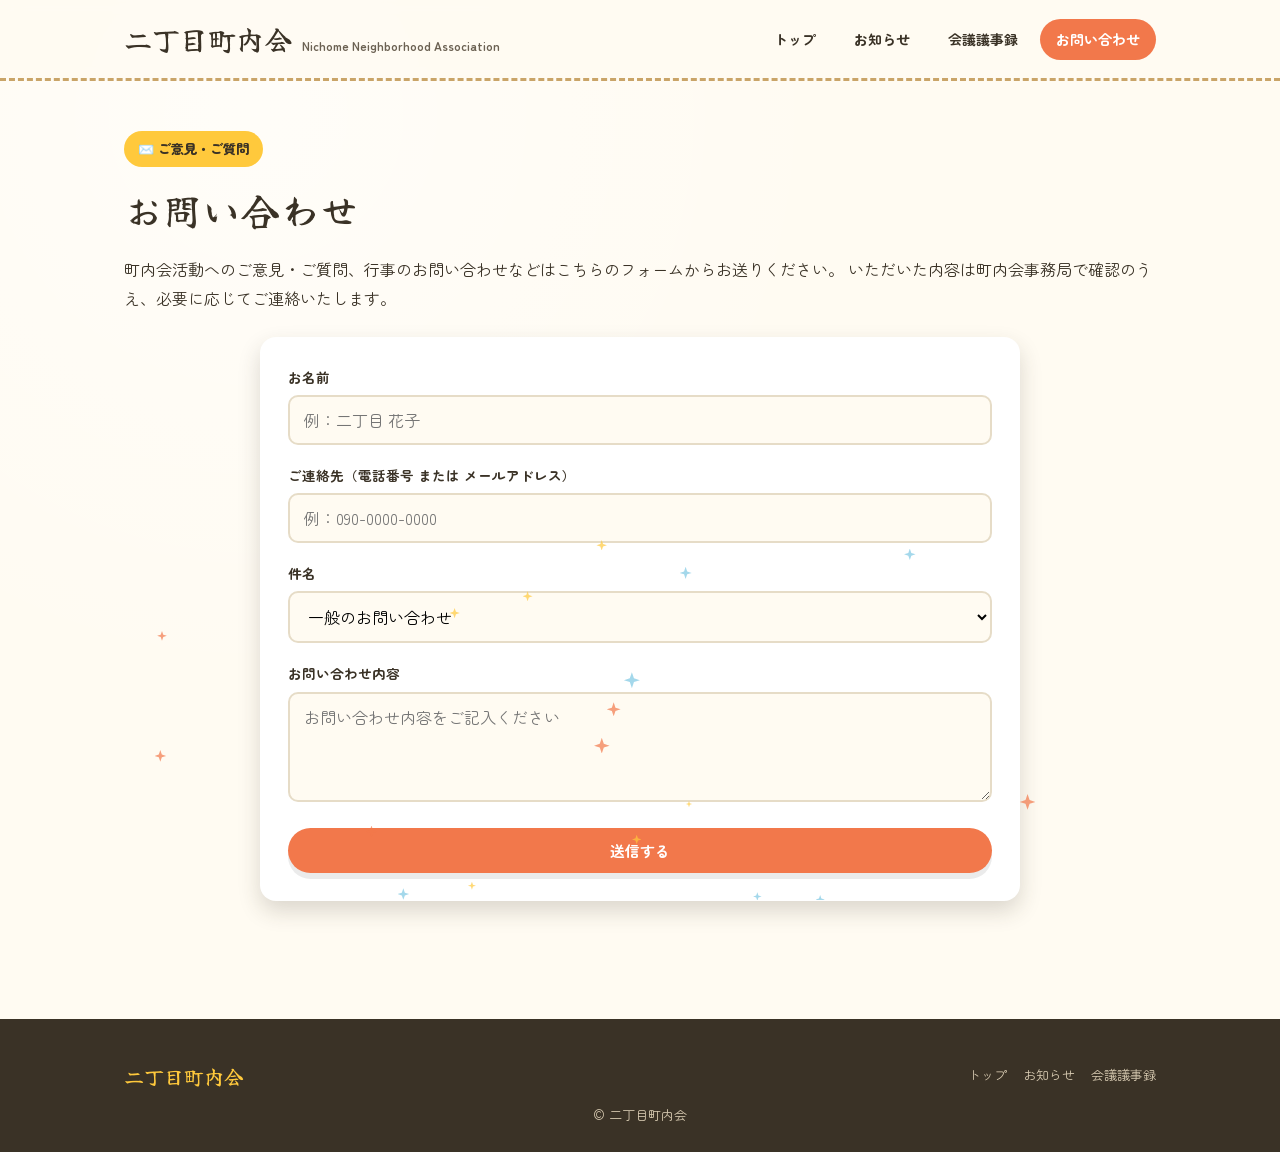
==== contact.html @ ec839c05 "update4" ====
<!DOCTYPE html>
<html lang="ja">
<head>
<meta charset="UTF-8">
<meta name="viewport" content="width=device-width, initial-scale=1.0">
<title>お問い合わせ｜二丁目町内会</title>
<link rel="stylesheet" href="css/style.css">
</head>
<body>
<div class="sparkle-field" aria-hidden="true"></div>

<header class="site-header">
  <div class="container">
    <a class="brand" href="index.html">二丁目町内会 <small>Nichome Neighborhood Association</small></a>
    <nav class="main-nav">
      <ul>
        <li><a href="index.html">トップ</a></li>
        <li><a href="oshirase.html">お知らせ</a></li>
        <li><a href="gijiroku.html">会議議事録</a></li>
        <li><a href="contact.html">お問い合わせ</a></li>
      </ul>
    </nav>
  </div>
</header>

<main>
  <section class="block">
    <div class="container">
      <span class="hero-eyebrow">✉️ ご意見・ご質問</span>
      <h1 style="font-size:clamp(26px,4vw,38px);">お問い合わせ</h1>
      <p class="lead" style="margin-bottom:24px;">
        町内会活動へのご意見・ご質問、行事のお問い合わせなどはこちらのフォームからお送りください。
        いただいた内容は町内会事務局で確認のうえ、必要に応じてご連絡いたします。
      </p>

      <div id="config-warning" class="contact-note" style="display:none;background:rgba(242,120,75,.1);border-color:rgba(242,120,75,.4);">
        ⚠️ このフォームはまだ送信先(GASのURL)が設定されていません。<code>js/contact.js</code>
        内の <code>GAS_WEB_APP_URL</code> を、実際にデプロイしたGoogle Apps ScriptのURLに書き換えてください。
      </div>

      <div class="admin-wrap">
        <div id="form-wrap" class="admin-card">
          <form id="contact-form" method="POST" target="hidden_iframe">
            <div class="field">
              <label for="name-input">お名前</label>
              <input type="text" id="name-input" name="name" placeholder="例：二丁目 花子" required>
            </div>
            <div class="field">
              <label for="contact-input">ご連絡先（電話番号 または メールアドレス）</label>
              <input type="text" id="contact-input" name="contact" placeholder="例：090-0000-0000" required>
            </div>
            <div class="field">
              <label for="subject-input">件名</label>
              <select id="subject-input" name="subject">
                <option value="一般のお問い合わせ">一般のお問い合わせ</option>
                <option value="行事・イベントについて">行事・イベントについて</option>
                <option value="会館・設備について">会館・設備について</option>
                <option value="その他">その他</option>
              </select>
            </div>
            <div class="field">
              <label for="message-input">お問い合わせ内容</label>
              <textarea id="message-input" name="message" placeholder="お問い合わせ内容をご記入ください" required></textarea>
            </div>
            <button type="submit" class="btn btn-primary" style="width:100%;justify-content:center;">送信する</button>
          </form>
        </div>

        <div id="success-panel" class="admin-card success-panel" style="display:none;">
          <div class="icon">📮</div>
          <h2>送信ありがとうございました</h2>
          <p style="color:#6b6152;">
            お問い合わせを受け付けました。
            内容を確認のうえ、必要に応じて折り返しご連絡いたします。
          </p>
        </div>
      </div>

    </div>
  </section>
</main>

<footer class="site-footer">
  <div class="container">
    <div>
      <h4>二丁目町内会</h4>
      <!-- <p>〒000-0000 二丁目地区内　会館：二丁目集会所</p>
      <p>お問い合わせ：nichome-chonaikai@example.com（仮）</p> -->
    </div>
    <ul class="footer-links">
      <li><a href="index.html">トップ</a></li>
      <li><a href="oshirase.html">お知らせ</a></li>
      <li><a href="gijiroku.html">会議議事録</a></li>
      <!-- <li><a href="contact.html">お問い合わせ</a></li> -->
    </ul>
  </div>
  <p class="footer-bottom">© 二丁目町内会</p>
</footer>

<iframe name="hidden_iframe" id="hidden_iframe" style="display:none;"></iframe>

<script src="js/common.js"></script>
<script src="js/contact.js"></script>
</body>
</html>
---- css/style.css ----
@import url('https://fonts.googleapis.com/css2?family=Yuji+Syuku&family=Zen+Maru+Gothic:wght@400;500;700;900&display=swap');

/* ============ デザイントークン ============ */
:root{
  --paper:      #FFFBF2; /* 生成りの紙色 */
  --cork:       #E8CDA0; /* コルクボード */
  --cork-dark:  #C9A468;
  --sky:        #7EC8E3; /* そら色 */
  --sun:        #FFC93C; /* ひまわり色 */
  --persimmon:  #F2784B; /* かき色 */
  --moss:       #6B8F71; /* もえぎ色 */
  --ink:        #3A3226; /* 墨色（文字） */
  --ink-soft:   #6b6152;
  --white:      #ffffff;

  --font-display: "Yuji Syuku", serif;
  --font-body: "Zen Maru Gothic", "Hiragino Maru Gothic ProN", sans-serif;

  --radius-card: 10px;
  --shadow-pin: 0 10px 22px rgba(58,50,38,.18);
}

*{ box-sizing:border-box; }
html{ scroll-behavior:smooth; -webkit-text-size-adjust:100%; text-size-adjust:100%; }

body{
  margin:0;
  font-family:var(--font-body);
  color:var(--ink);
  background:
    radial-gradient(circle at 20% 10%, rgba(255,255,255,.5), transparent 40%),
    var(--paper);
  line-height:1.8;
  overflow-x:hidden;
  width:100%;
}

img,svg{ max-width:100%; display:block; }
a{ color:inherit; }

h1,h2,h3{
  font-family:var(--font-display);
  font-weight:400;
  letter-spacing:.03em;
  line-height:1.4;
  margin:0 0 .5em;
}

.container{
  max-width:1080px;
  margin:0 auto;
  padding:0 24px;
}

/* ============ きらきら演出（背景パーティクル） ============ */
.sparkle-field{
  position:fixed;
  inset:0;
  pointer-events:none;
  z-index:1;
  overflow:hidden;
}
.sparkle-field span{
  position:absolute;
  display:block;
  width:8px;
  height:8px;
  background:var(--sun);
  clip-path: polygon(50% 0%, 63% 38%, 100% 50%, 63% 62%, 50% 100%, 37% 62%, 0% 50%, 37% 38%);
  opacity:.7;
  animation: float-sparkle linear infinite;
}
.sparkle-field span:nth-child(odd){ background:var(--sky); }
.sparkle-field span:nth-child(3n){ background:var(--persimmon); }

@keyframes float-sparkle{
  0%   { transform:translateY(0) rotate(0deg) scale(.7); opacity:0; }
  10%  { opacity:.8; }
  90%  { opacity:.7; }
  100% { transform:translateY(-110vh) rotate(200deg) scale(1.1); opacity:0; }
}

@media (prefers-reduced-motion: reduce){
  .sparkle-field{ display:none; }
  .reveal{ opacity:1 !important; transform:none !important; }
  *{ animation-duration:.001ms !important; animation-iteration-count:1 !important; }
}

/* ============ ヘッダー ============ */
.site-header{
  position:sticky;
  top:0;
  z-index:20;
  background:rgba(255,251,242,.9);
  backdrop-filter:blur(6px);
  border-bottom:3px dashed var(--cork-dark);
}
.site-header .container{
  display:flex;
  align-items:center;
  justify-content:space-between;
  padding-top:14px;
  padding-bottom:14px;
  flex-wrap:wrap;
  gap:10px;
}
.brand{
  display:flex;
  align-items:baseline;
  gap:10px;
  font-family:var(--font-display);
  font-size:clamp(20px,3vw,28px);
  text-decoration:none;
  color:var(--ink);
}
.brand small{
  font-family:var(--font-body);
  font-size:12px;
  color:var(--ink-soft);
  font-weight:700;
}
.main-nav ul{
  list-style:none;
  display:flex;
  gap:6px;
  margin:0;
  padding:0;
  flex-wrap:wrap;
}
.main-nav a{
  display:inline-block;
  padding:8px 16px;
  border-radius:999px;
  text-decoration:none;
  font-weight:700;
  font-size:14px;
  color:var(--ink);
  transition:background .2s, transform .2s;
}
.main-nav a:hover{ background:var(--sun); transform:translateY(-2px); }
.main-nav a.is-active{ background:var(--persimmon); color:#fff; }

/* ============ ヒーロー ============ */
.hero{
  position:relative;
  padding:56px 0 40px;
  overflow:hidden;
}
.hero .container{
  display:grid;
  grid-template-columns:1.1fr .9fr;
  gap:32px;
  align-items:center;
}
.hero-eyebrow{
  display:inline-flex;
  align-items:center;
  gap:8px;
  background:var(--sun);
  color:var(--ink);
  font-weight:900;
  font-size:13px;
  padding:6px 14px;
  border-radius:999px;
  margin-bottom:16px;
}
.hero h1{
  font-size:clamp(30px,4.4vw,50px);
  color:var(--ink);
}
.hero h1 span{ color:var(--persimmon); }
.hero p.lead{
  font-size:17px;
  color:var(--ink-soft);
  max-width:46ch;
  margin-bottom:24px;
}
.hero-illust{
  position:relative;
}
.hero-illust svg{
  width:100%;
  height:auto;
  filter:drop-shadow(0 14px 18px rgba(58,50,38,.15));
  animation: sway 6s ease-in-out infinite;
}
.photo-frame{
  position:relative;
  background:var(--white);
  padding:14px 14px 22px;
  border-radius:14px;
  box-shadow:var(--shadow-pin);
  animation: sway 6s ease-in-out infinite;
}
.photo-frame img{
  width:100%;
  height:auto;
  border-radius:6px;
  display:block;
}
@keyframes sway{
  0%,100%{ transform:translateY(0) rotate(-.4deg); }
  50%{ transform:translateY(-8px) rotate(.4deg); }
}

/* ---- スクロールで現れる演出 ---- */
.reveal{
  opacity:0;
  transform:translateY(28px);
  transition:opacity .7s ease, transform .7s ease;
}
.reveal.is-visible{
  opacity:1;
  transform:translateY(0);
}

/* ---- カード類の登場アニメーション（描画時に自動再生） ---- */
@keyframes cardPopIn{
  0%{ opacity:0; transform:translateY(18px) scale(.96); }
  100%{ opacity:1; transform:translateY(0) scale(1); }
}
.gen-card, .notice-card{
  animation:cardPopIn .6s ease backwards;
}
.gen-card:nth-child(1){ animation-delay:.05s; }
.gen-card:nth-child(2){ animation-delay:.18s; }
.gen-card:nth-child(3){ animation-delay:.31s; }
.notice-card:nth-child(1){ animation-delay:.03s; }
.notice-card:nth-child(2){ animation-delay:.1s; }
.notice-card:nth-child(3){ animation-delay:.17s; }
.notice-card:nth-child(4){ animation-delay:.24s; }
.notice-card:nth-child(5){ animation-delay:.31s; }
.notice-card:nth-child(6){ animation-delay:.38s; }

/* ---- 目を引くボタンの鼓動 ---- */
@keyframes btnPulse{
  0%,100%{ box-shadow:0 6px 0 rgba(0,0,0,.08), 0 0 0 0 rgba(242,120,75,.35); }
  50%{ box-shadow:0 6px 0 rgba(0,0,0,.08), 0 0 0 8px rgba(242,120,75,0); }
}
.btn-pulse{ animation:btnPulse 2.4s ease-in-out infinite; }

.btn{
  display:inline-flex;
  align-items:center;
  gap:8px;
  padding:12px 24px;
  border-radius:999px;
  border:none;
  font-family:var(--font-body);
  font-weight:700;
  font-size:15px;
  cursor:pointer;
  text-decoration:none;
  transition:transform .2s, box-shadow .2s, background .2s;
  box-shadow:0 6px 0 rgba(0,0,0,.08);
}
.btn:active{ transform:translateY(3px); box-shadow:none; }
.btn-primary{ background:var(--persimmon); color:#fff; }
.btn-primary:hover{ background:#e0663a; }
.btn-outline{ background:var(--white); color:var(--ink); border:2px solid var(--ink); box-shadow:none; }
.btn-outline:hover{ background:var(--ink); color:#fff; }
.btn-sun{ background:var(--sun); color:var(--ink); }

.hero-actions{ display:flex; gap:12px; flex-wrap:wrap; }

/* 世代が並ぶ帯 */
.generations{
  padding:10px 0 60px;
}
.gen-grid{
  display:grid;
  grid-template-columns:repeat(3,1fr);
  gap:24px;
}
.gen-card{
  background:var(--white);
  border-radius:16px;
  padding:18px 18px 22px;
  text-align:center;
  box-shadow:var(--shadow-pin);
  transform:rotate(var(--tilt,0deg));
  transition:transform .25s;
}
.gen-card:nth-child(1){ --tilt:-2deg; }
.gen-card:nth-child(2){ --tilt:1.4deg; }
.gen-card:nth-child(3){ --tilt:-1deg; }
.gen-card:hover{ transform:rotate(0deg) translateY(-6px); }
.gen-card svg{ width:100%; height:auto; margin-bottom:10px; }
.gen-card .illust-photo{
  width:100%;
  aspect-ratio:4/5;
  object-fit:contain;
  background:var(--paper);
  border-radius:12px;
  margin-bottom:10px;
}
.gen-card h3{ font-size:18px; margin-bottom:4px; }
.gen-card p{ font-size:13.5px; color:var(--ink-soft); margin:0; }

/* ============ セクション見出し ============ */
.section-head{
  display:flex;
  align-items:flex-end;
  justify-content:space-between;
  flex-wrap:wrap;
  gap:12px;
  margin-bottom:26px;
}
.section-head h2{ font-size:clamp(22px,3vw,32px); }
.section-head .tag{
  font-family:var(--font-body);
  font-weight:700;
  font-size:13px;
  color:var(--moss);
  background:rgba(107,143,113,.12);
  padding:5px 12px;
  border-radius:999px;
}

section.block{ padding:50px 0; position:relative; }
section.block.alt{
  background:
    linear-gradient(180deg, rgba(232,205,160,.35), rgba(232,205,160,.15));
}

/* ============ コルクボード（お知らせ/議事録一覧） ============ */
.corkboard{
  position:relative;
  background:
    radial-gradient(circle at 10px 10px, rgba(0,0,0,.05) 1px, transparent 1.6px),
    var(--cork);
  background-size:14px 14px, auto;
  border:10px solid var(--cork-dark);
  border-radius:18px;
  padding:34px;
  box-shadow: inset 0 0 40px rgba(0,0,0,.15);
}
.board-grid{
  display:grid;
  grid-template-columns:repeat(auto-fill,minmax(260px,1fr));
  gap:28px;
}

.notice-card{
  position:relative;
  background:var(--white);
  border-radius:4px;
  padding:16px 16px 20px;
  box-shadow:var(--shadow-pin);
  transform:rotate(var(--tilt,-1deg));
  transition:transform .2s, box-shadow .2s;
}
.notice-card:hover{ transform:rotate(0) translateY(-4px); box-shadow:0 16px 26px rgba(58,50,38,.24); }
.notice-card:nth-child(2n){ --tilt:1.2deg; }
.notice-card:nth-child(3n){ --tilt:-1.8deg; }

.washi-tape{
  position:absolute;
  top:-14px;
  left:50%;
  transform:translateX(-50%) rotate(-3deg);
  width:86px;
  height:26px;
  background:repeating-linear-gradient(45deg,var(--sky),var(--sky) 8px,#8fd3ec 8px,#8fd3ec 16px);
  opacity:.85;
  border-radius:2px;
}
.notice-card:nth-child(2n) .washi-tape{ background:repeating-linear-gradient(45deg,var(--persimmon),var(--persimmon) 8px,#ff9a6d 8px,#ff9a6d 16px); }
.notice-card:nth-child(3n) .washi-tape{ background:repeating-linear-gradient(45deg,var(--sun),var(--sun) 8px,#ffe08a 8px,#ffe08a 16px); }

.notice-photo{
  width:100%;
  aspect-ratio:4/3;
  object-fit:cover;
  border-radius:3px;
  margin-bottom:12px;
  background:var(--paper) center/cover no-repeat;
  border:1px solid rgba(58,50,38,.08);
}
.notice-meta{
  display:flex;
  gap:8px;
  align-items:center;
  font-size:12px;
  color:var(--ink-soft);
  margin-bottom:6px;
  font-weight:700;
}
.notice-meta .badge{
  background:var(--moss);
  color:#fff;
  padding:2px 9px;
  border-radius:999px;
  font-size:11px;
}
.notice-card h3{ font-size:17px; margin-bottom:6px; }
.notice-card p.desc{ font-size:14px; color:var(--ink); white-space:pre-wrap; margin:0; }

.empty-note{
  text-align:center;
  padding:50px 20px;
  color:var(--ink-soft);
  font-weight:700;
}
.empty-note span{ font-size:34px; display:block; margin-bottom:8px; }

/* ============ フッター ============ */
.site-footer{
  background:var(--ink);
  color:#f4ead9;
  padding:40px 0 26px;
  margin-top:40px;
}
.site-footer .container{
  display:flex;
  justify-content:space-between;
  flex-wrap:wrap;
  gap:20px;
}
.site-footer h4{ font-family:var(--font-display); font-weight:400; margin:0 0 8px; font-size:20px; color:var(--sun); }
.site-footer p{ margin:0; font-size:13px; color:#d8cbb2; }
.footer-links{ list-style:none; padding:0; margin:0; display:flex; gap:16px; flex-wrap:wrap; }
.footer-links a{ text-decoration:none; font-size:13px; color:#d8cbb2; }
.footer-links a:hover{ color:var(--sun); }
.footer-bottom{
  text-align:center;
  font-size:12px;
  color:#a89777;
  margin-top:24px;
}

/* ============ 投稿ページ用フォーム ============ */
.lock-screen{
  max-width:420px;
  margin:70px auto;
  background:var(--white);
  padding:36px;
  border-radius:16px;
  box-shadow:var(--shadow-pin);
  text-align:center;
}
.lock-screen .icon{ font-size:40px; }
.field{ margin-bottom:18px; text-align:left; }
.field label{ display:block; font-weight:700; font-size:13.5px; margin-bottom:6px; }
.field input[type="password"],
.field input[type="text"],
.field input[type="date"],
.field select,
.field textarea{
  width:100%;
  padding:11px 14px;
  border-radius:10px;
  border:2px solid #e6dcc7;
  font-family:var(--font-body);
  font-size:16px;
  background:var(--paper);
}
.field textarea{ min-height:110px; resize:vertical; }
.field input:focus, .field select:focus, .field textarea:focus{
  outline:3px solid var(--sky);
  outline-offset:1px;
}
.error-msg{ color:var(--persimmon); font-size:13px; font-weight:700; min-height:18px; }

.admin-wrap{
  max-width:760px;
  margin:0 auto;
}
.admin-card{
  background:var(--white);
  border-radius:16px;
  padding:28px;
  box-shadow:var(--shadow-pin);
  margin-bottom:28px;
}
.admin-card h2{ font-size:20px; }
.file-drop{
  border:2px dashed var(--cork-dark);
  border-radius:12px;
  padding:18px;
  text-align:center;
  color:var(--ink-soft);
  font-size:13px;
  background:rgba(232,205,160,.15);
}
.preview-thumb{ margin-top:10px; max-height:160px; border-radius:8px; overflow:hidden; }
.entry-row{
  display:flex;
  gap:14px;
  align-items:flex-start;
  padding:14px 0;
  border-bottom:1px solid #eee2cc;
}
.entry-row img{ width:76px; height:76px; object-fit:cover; border-radius:8px; flex:none; }
.entry-row .info{ flex:1; }
.entry-row .info h4{ margin:0 0 4px; font-size:15px; }
.entry-row .info p{ margin:0; font-size:12.5px; color:var(--ink-soft); }
.entry-row .del-btn{
  background:none;
  border:1px solid var(--persimmon);
  color:var(--persimmon);
  border-radius:999px;
  padding:6px 14px;
  font-size:12px;
  font-weight:700;
  cursor:pointer;
  flex:none;
}
.entry-row .del-btn:hover{ background:var(--persimmon); color:#fff; }
.toast{
  position:fixed;
  bottom:24px;
  left:50%;
  transform:translateX(-50%) translateY(20px);
  background:var(--ink);
  color:#fff;
  padding:12px 22px;
  border-radius:999px;
  font-size:14px;
  font-weight:700;
  opacity:0;
  pointer-events:none;
  transition:opacity .3s, transform .3s;
  z-index:50;
}
.toast.show{ opacity:1; transform:translateX(-50%) translateY(0); }

.logout-bar{
  display:flex;
  justify-content:flex-end;
  margin-bottom:14px;
}
.logout-bar button{
  background:none;
  border:none;
  color:var(--ink-soft);
  text-decoration:underline;
  cursor:pointer;
  font-size:13px;
  font-family:var(--font-body);
}

/* ============ 議事録ページ下部：関係者向けリンク ============ */
.staff-link-note{
  text-align:center;
  margin-top:36px;
  padding-top:20px;
  border-top:1px dashed var(--cork-dark);
}
.staff-link-note a{
  font-size:13px;
  color:var(--ink-soft);
  text-decoration:underline;
}
.staff-link-note a:hover{ color:var(--persimmon); }

/* ============ お問い合わせページ ============ */
.contact-note{
  background:rgba(107,143,113,.1);
  border:1px solid rgba(107,143,113,.35);
  border-radius:12px;
  padding:14px 18px;
  font-size:13.5px;
  color:var(--ink-soft);
  margin-bottom:24px;
}
.success-panel{
  text-align:center;
  padding:40px 20px;
}
.success-panel .icon{ font-size:44px; }

/* ============ レスポンシブ ============ */
@media (max-width: 980px){
  .container{ padding:0 20px; }
}

@media (max-width: 760px){
  .hero{ padding:40px 0 28px; }
  .hero .container{ grid-template-columns:1fr; gap:22px; }
  .hero-illust{ order:-1; max-width:340px; margin:0 auto; }
  .hero p.lead{ font-size:15.5px; max-width:none; }
  .hero-actions{ justify-content:center; }

  .generations{ padding:6px 0 44px; }
  .gen-grid{ grid-template-columns:1fr; gap:18px; }

  section.block{ padding:36px 0; }

  .corkboard{
    padding:16px;
    border-width:7px;
    border-radius:14px;
  }
  .board-grid{
    grid-template-columns:1fr;
    gap:20px;
  }

  /* カードの傾き(回転)は狭い画面だと端がはみ出して見えるため無効化 */
  .gen-card, .notice-card{
    transform:none !important;
  }
  .gen-card:hover, .notice-card:hover{
    transform:translateY(-4px) !important;
  }

  .site-header .container{
    justify-content:center;
    text-align:center;
  }
  .brand{ flex-direction:column; align-items:center; gap:2px; }
  .main-nav ul{ justify-content:center; }
  .main-nav a{ padding:7px 13px; font-size:13px; }

  .site-footer{ text-align:center; }
  .site-footer .container{ flex-direction:column; align-items:center; text-align:center; }
  .footer-links{ justify-content:center; }

  .lock-screen{ margin:36px auto; padding:26px 20px; max-width:100%; }
  .admin-card{ padding:20px 18px; }
}

@media (max-width: 420px){
  .container{ padding:0 14px; }
  .hero h1{ font-size:clamp(24px,7vw,32px); }
  .hero-eyebrow{ font-size:12px; padding:5px 12px; }
  .section-head h2{ font-size:20px; }
  .corkboard{ padding:10px; border-width:6px; }
  .notice-card{ padding:12px 12px 16px; }
  .gen-card{ padding:14px 14px 18px; }
  .btn{ padding:11px 18px; font-size:14px; }
  .entry-row{ flex-wrap:wrap; }
  .entry-row .del-btn{ margin-left:auto; }
}
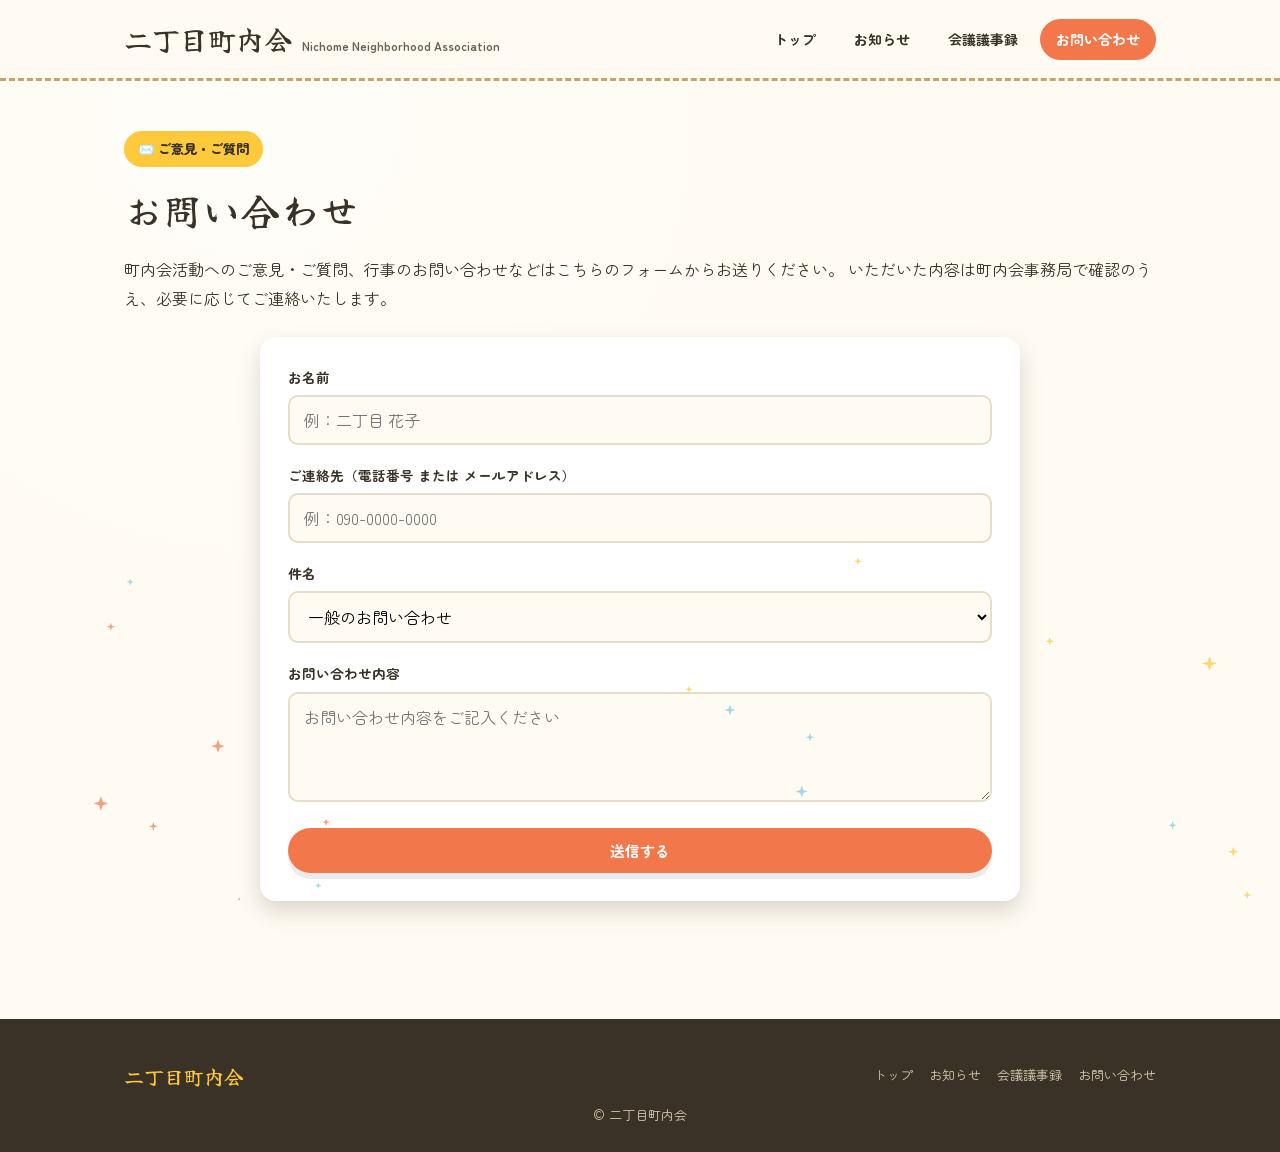
==== commit 5635f328: "update5" ====
--- a/contact.html
+++ b/contact.html
@@ -70,8 +70,7 @@
           <div class="icon">📮</div>
           <h2>送信ありがとうございました</h2>
           <p style="color:#6b6152;">
-            お問い合わせを受け付けました。
-            内容を確認のうえ、必要に応じて折り返しご連絡いたします。
+            お問い合わせを受け付けました。<br>内容を確認のうえ、必要に応じて折り返しご連絡いたします。
           </p>
         </div>
       </div>
@@ -84,14 +83,12 @@
   <div class="container">
     <div>
       <h4>二丁目町内会</h4>
-      <!-- <p>〒000-0000 二丁目地区内　会館：二丁目集会所</p>
-      <p>お問い合わせ：nichome-chonaikai@example.com（仮）</p> -->
     </div>
     <ul class="footer-links">
       <li><a href="index.html">トップ</a></li>
       <li><a href="oshirase.html">お知らせ</a></li>
       <li><a href="gijiroku.html">会議議事録</a></li>
-      <!-- <li><a href="contact.html">お問い合わせ</a></li> -->
+      <li><a href="contact.html">お問い合わせ</a></li>
     </ul>
   </div>
   <p class="footer-bottom">© 二丁目町内会</p>
@@ -102,4 +99,4 @@
 <script src="js/common.js"></script>
 <script src="js/contact.js"></script>
 </body>
-</html>
+</html>
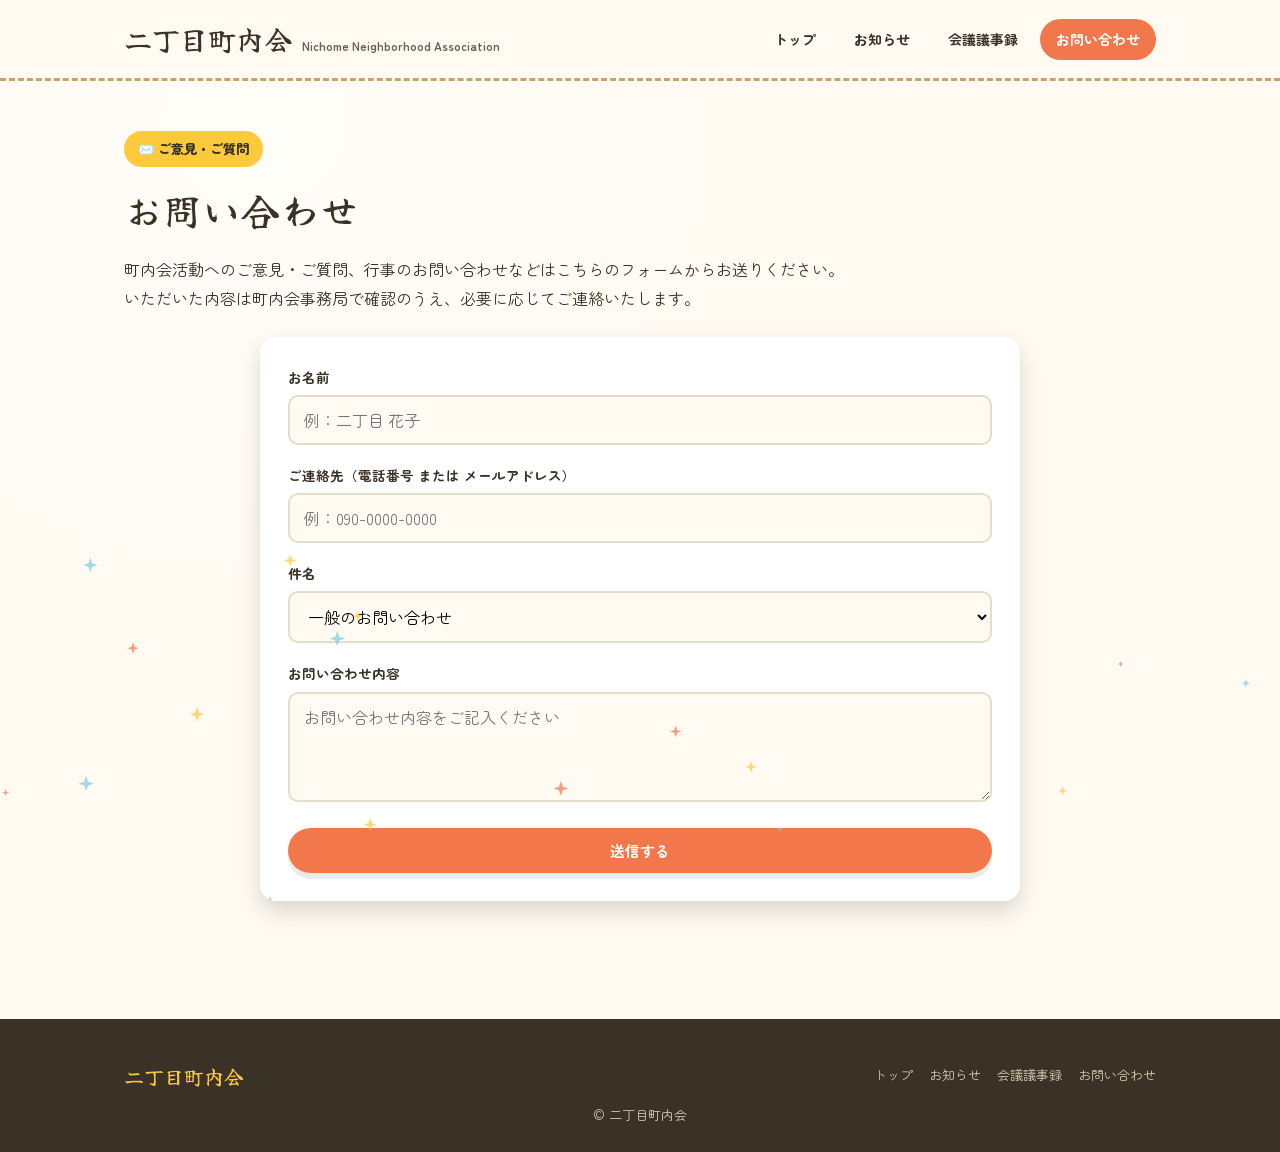
==== commit b5cc8e61: "update9" ====
--- a/contact.html
+++ b/contact.html
@@ -29,7 +29,7 @@
       <span class="hero-eyebrow">✉️ ご意見・ご質問</span>
       <h1 style="font-size:clamp(26px,4vw,38px);">お問い合わせ</h1>
       <p class="lead" style="margin-bottom:24px;">
-        町内会活動へのご意見・ご質問、行事のお問い合わせなどはこちらのフォームからお送りください。
+        町内会活動へのご意見・ご質問、行事のお問い合わせなどはこちらのフォームからお送りください。<br>
         いただいた内容は町内会事務局で確認のうえ、必要に応じてご連絡いたします。
       </p>
 
--- a/css/style.css
+++ b/css/style.css
@@ -401,6 +401,7 @@
   padding:50px 20px;
   color:var(--ink-soft);
   font-weight:700;
+  font-size:15px;
 }
 .empty-note span{ font-size:34px; display:block; margin-bottom:8px; }
 
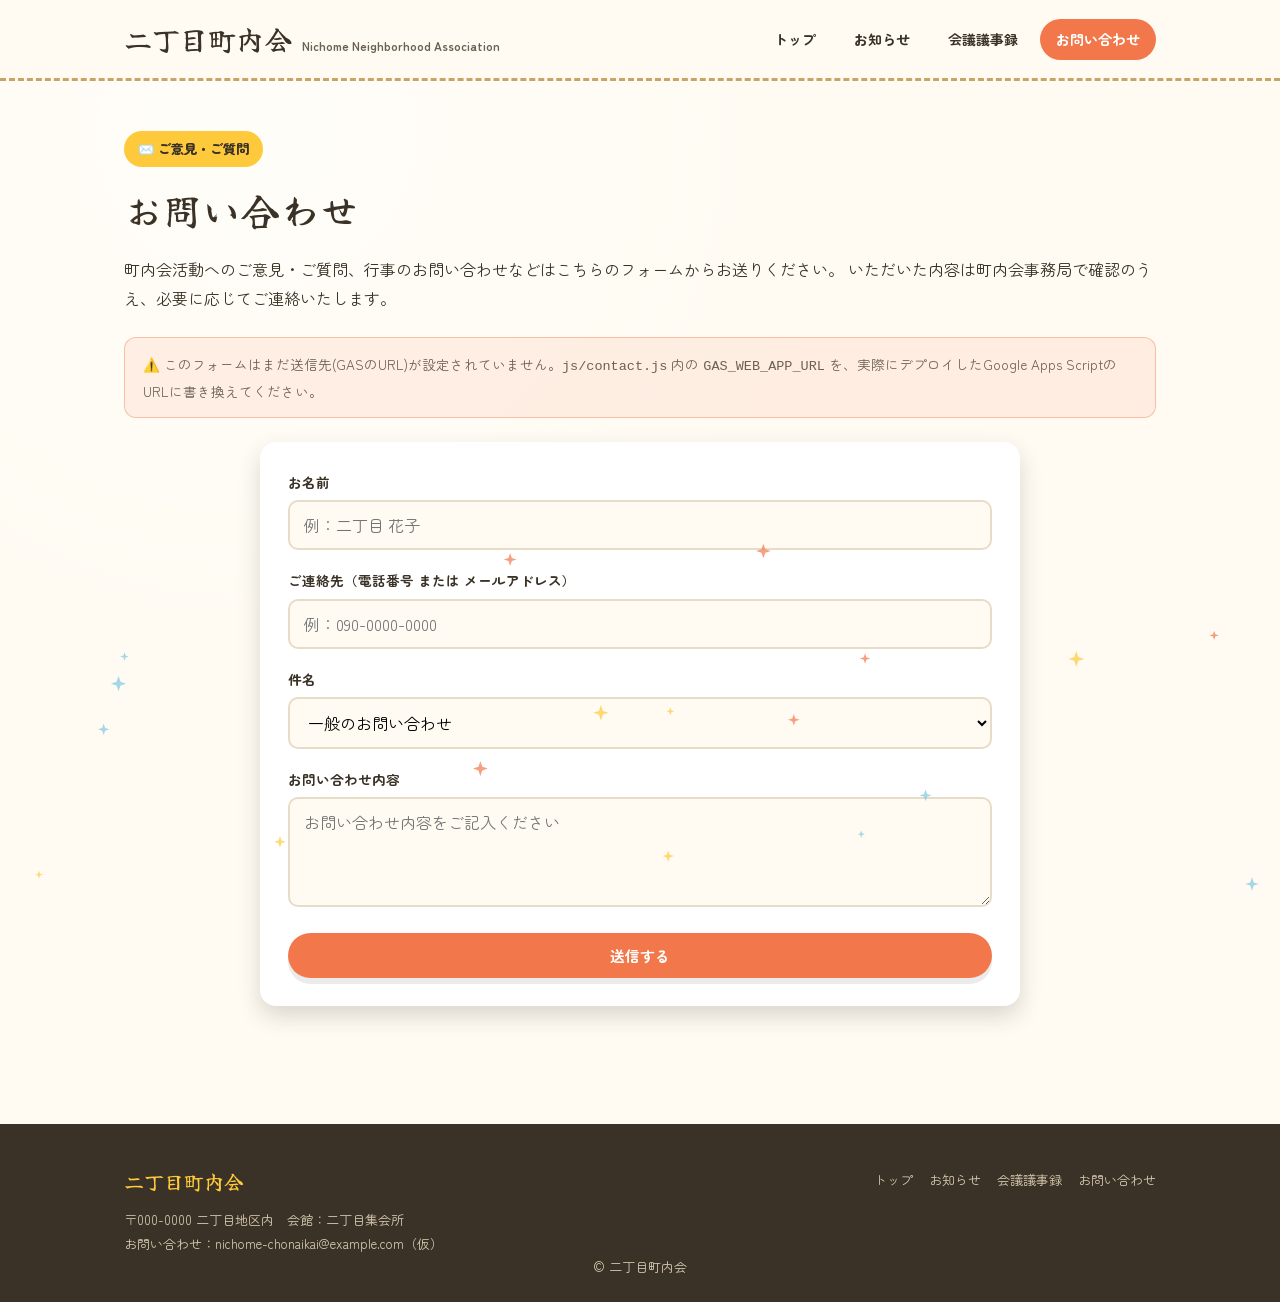
==== commit d26bf642: "update10" ====
--- a/contact.html
+++ b/contact.html
@@ -29,7 +29,7 @@
       <span class="hero-eyebrow">✉️ ご意見・ご質問</span>
       <h1 style="font-size:clamp(26px,4vw,38px);">お問い合わせ</h1>
       <p class="lead" style="margin-bottom:24px;">
-        町内会活動へのご意見・ご質問、行事のお問い合わせなどはこちらのフォームからお送りください。<br>
+        町内会活動へのご意見・ご質問、行事のお問い合わせなどはこちらのフォームからお送りください。
         いただいた内容は町内会事務局で確認のうえ、必要に応じてご連絡いたします。
       </p>
 
@@ -83,6 +83,8 @@
   <div class="container">
     <div>
       <h4>二丁目町内会</h4>
+      <p>〒000-0000 二丁目地区内　会館：二丁目集会所</p>
+      <p>お問い合わせ：nichome-chonaikai@example.com（仮）</p>
     </div>
     <ul class="footer-links">
       <li><a href="index.html">トップ</a></li>
@@ -99,4 +101,4 @@
 <script src="js/common.js"></script>
 <script src="js/contact.js"></script>
 </body>
-</html>+</html>
--- a/css/style.css
+++ b/css/style.css
@@ -401,7 +401,6 @@
   padding:50px 20px;
   color:var(--ink-soft);
   font-weight:700;
-  font-size:15px;
 }
 .empty-note span{ font-size:34px; display:block; margin-bottom:8px; }
 
